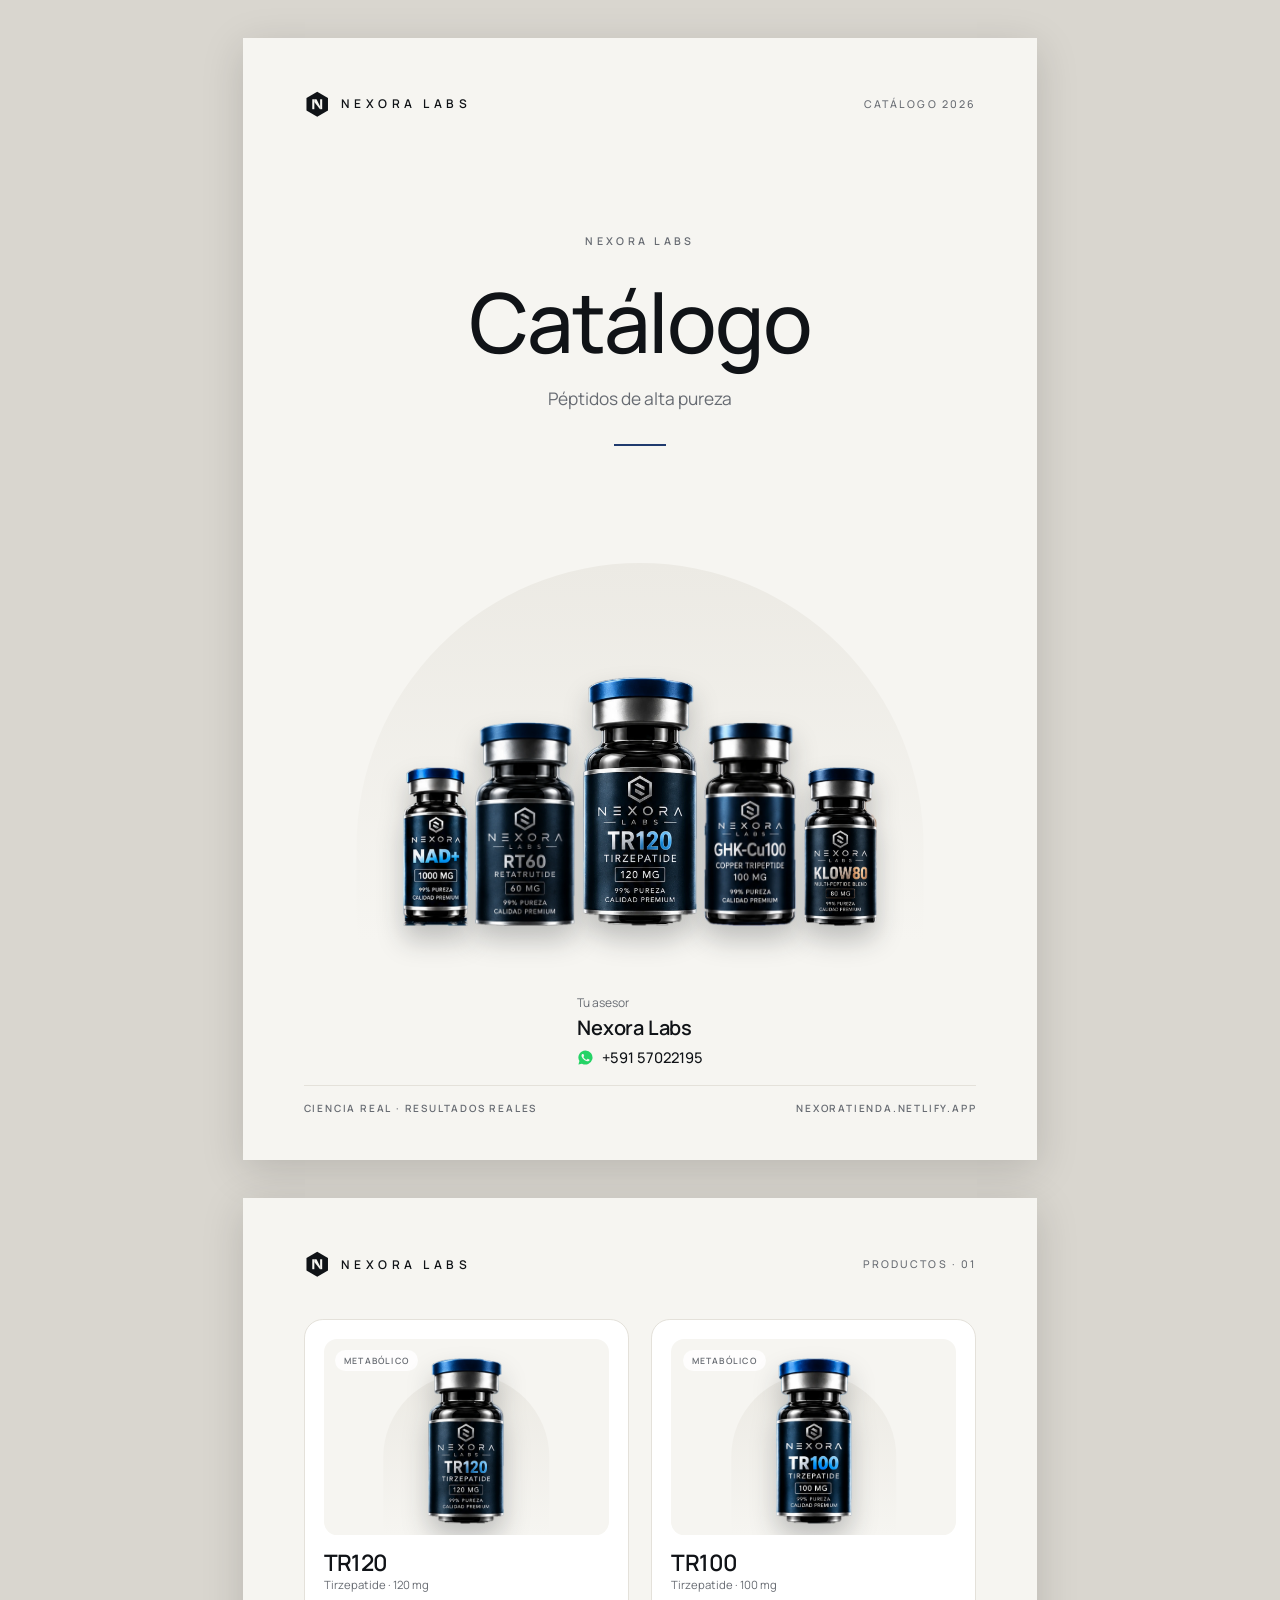
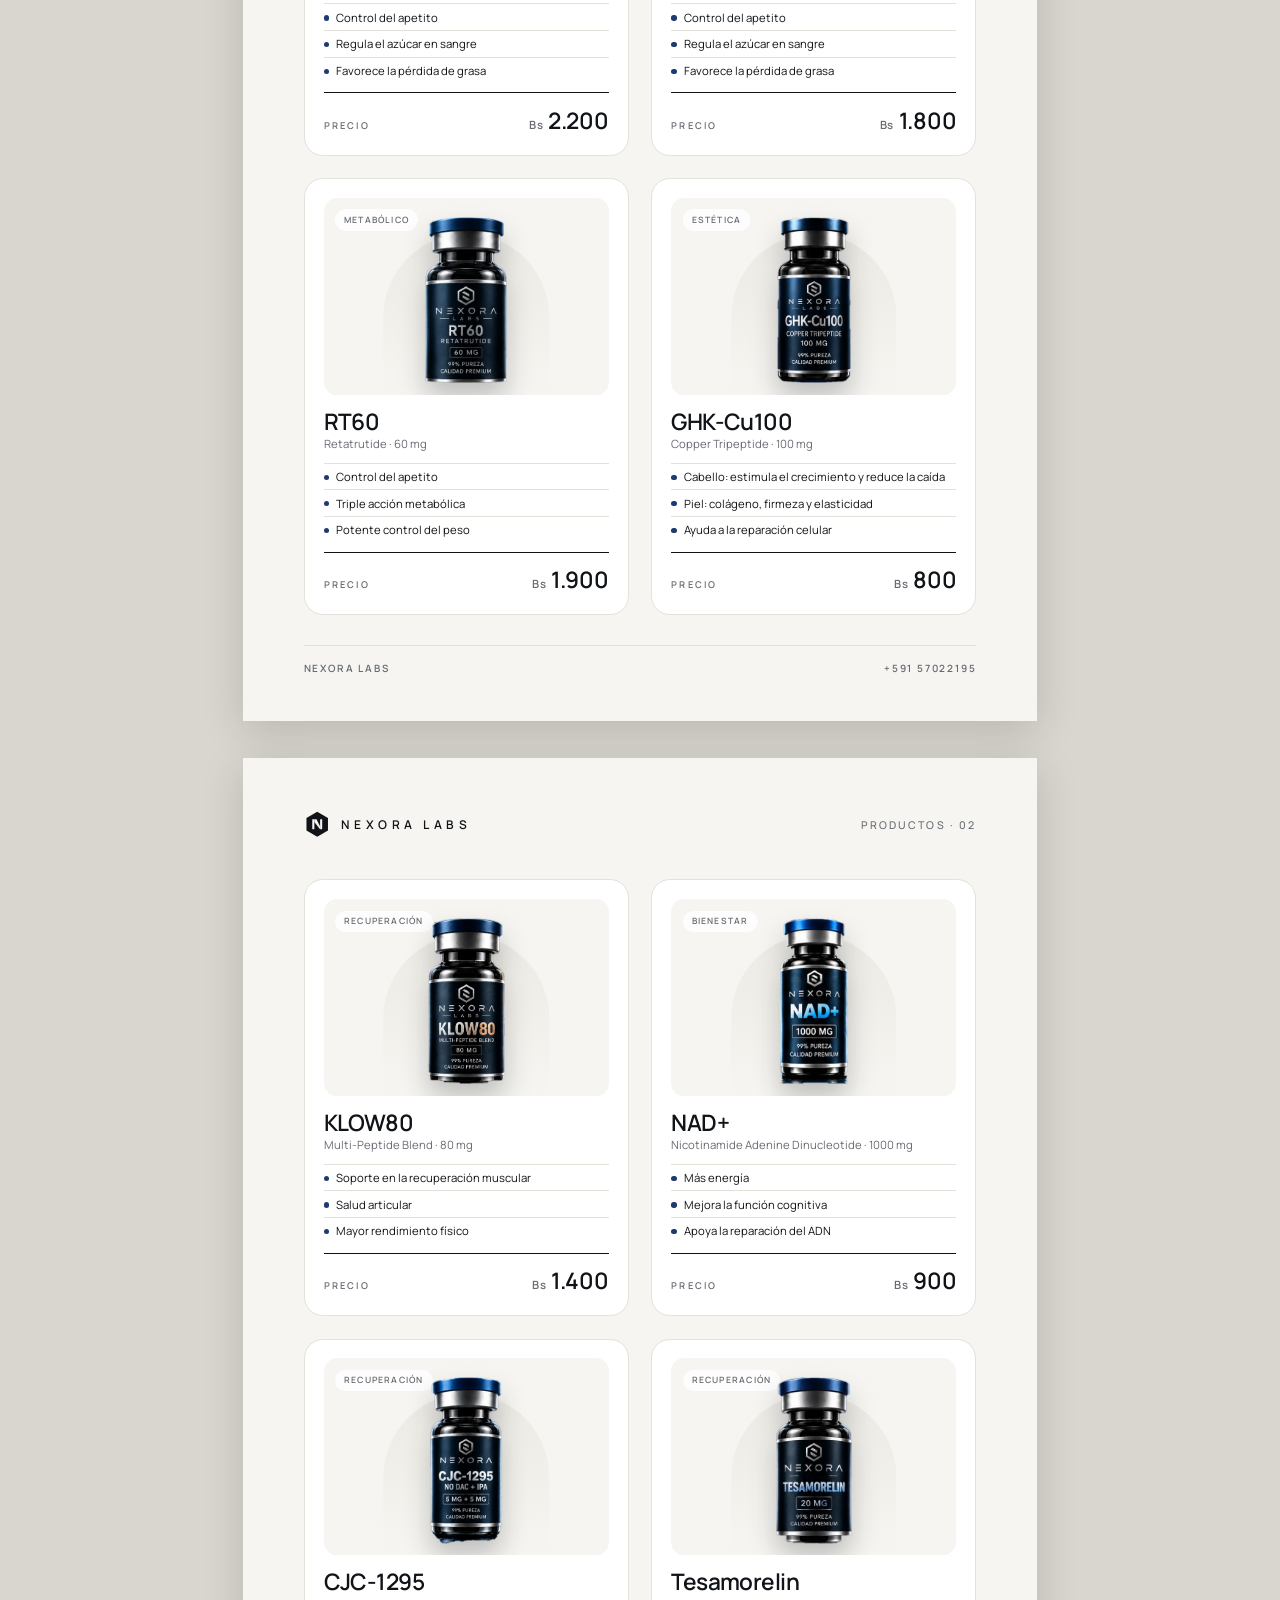
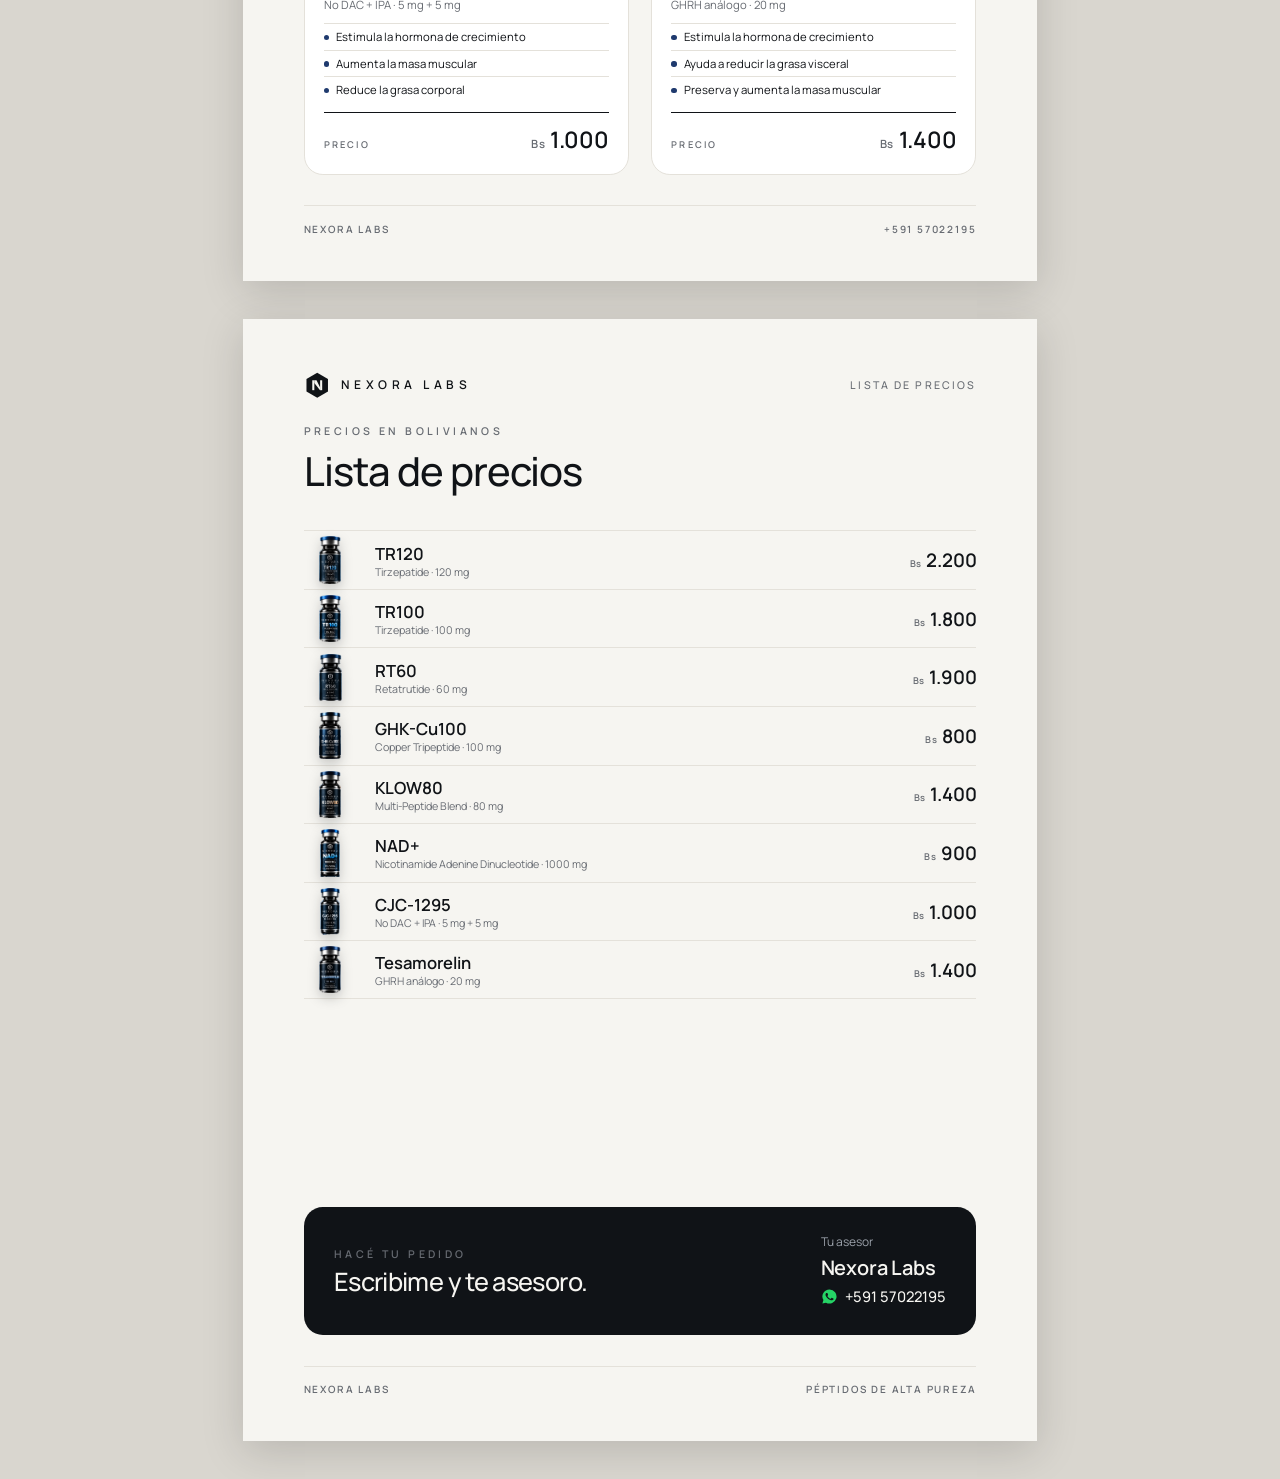
==== marketing/revendedores/plantilla.html @ 557c8478 "PDF para revendedores: catálogo, guía de productos y guía interna Generador que arma, por cada reven" ====
<!doctype html>
<html lang="es">
<head>
<meta charset="utf-8">
<title>Nexora Labs</title>
<link href="https://fonts.googleapis.com/css2?family=Manrope:wght@300;400;500;600;700&display=swap" rel="stylesheet">
<style>
  @page { size: A4; margin: 0; }
  :root{ --bg:#F6F5F1; --surface:#fff; --ink:#101317; --mute:#676B72; --line:#E4E1DA; --arch:#ECEAE4; --accent:#1F3A6E; --wa:#25D366; }
  *{ margin:0; padding:0; box-sizing:border-box; }
  html,body{ background:#d9d6cf; }
  body{ font-family:Manrope, "Avenir Next", sans-serif; color:var(--ink); -webkit-font-smoothing:antialiased;
        -webkit-print-color-adjust:exact; print-color-adjust:exact; }
  .page{ width:210mm; height:297mm; background:var(--bg); position:relative; overflow:hidden; page-break-after:always; margin:0 auto; }
  @media screen{ .page{ margin:10mm auto; box-shadow:0 10px 40px rgba(0,0,0,.15); } }
  .page.dark{ background:var(--ink); color:#F6F5F1; }

  /* marca */
  .brand{ display:flex; align-items:center; gap:3mm; font-weight:600; letter-spacing:.38em; font-size:9pt; }
  .mark{ width:7mm; height:7mm; flex:none; }
  .mark .h{ fill:var(--ink); } .mark .n{ fill:var(--bg); }
  .dark .mark .h{ fill:#F6F5F1; } .dark .mark .n{ fill:var(--ink); }
  .head{ position:absolute; left:16mm; right:16mm; top:14mm; display:flex; justify-content:space-between; align-items:center; }
  .pnum{ font-size:8pt; letter-spacing:.2em; color:var(--mute); font-weight:500; }
  .foot{ position:absolute; left:16mm; right:16mm; bottom:12mm; display:flex; justify-content:space-between; align-items:center;
         font-size:7.5pt; letter-spacing:.18em; text-transform:uppercase; color:var(--mute); font-weight:600; border-top:1px solid var(--line); padding-top:4mm; }
  .dark .foot{ border-color:rgba(255,255,255,.14); color:#9CA2AB; }

  .eyebrow{ font-size:8pt; letter-spacing:.32em; text-transform:uppercase; color:var(--mute); font-weight:600; }
  .dark .eyebrow{ color:#9CA2AB; }
  h1,h2,h3{ font-weight:500; letter-spacing:-.025em; line-height:1.04; }
  em{ font-style:normal; font-weight:300; color:var(--mute); }
  .dark em{ color:#9CA2AB; }
  .price{ font-weight:600; letter-spacing:-.01em; white-space:nowrap; }
  .price small{ font-size:.5em; color:var(--mute); font-weight:600; margin-right:1.2mm; letter-spacing:.06em; }
  .vial{ filter:drop-shadow(0 4mm 3.5mm rgba(16,19,23,.24)); }
  .archbg{ position:absolute; left:50%; transform:translateX(-50%); bottom:0; border-radius:999px 999px 0 0;
           background:linear-gradient(180deg,var(--arch),rgba(236,234,228,0)); }

  /* contacto del revendedor */
  .contact{ display:flex; align-items:center; gap:6mm; }
  .qr{ width:30mm; height:30mm; background:#fff; border-radius:3mm; padding:2mm; flex:none; border:1px solid var(--line); }
  .qr svg{ width:100%; height:100%; display:block; }
  .who{ font-size:9pt; color:var(--mute); }
  .who b{ display:block; font-size:15pt; color:var(--ink); font-weight:600; letter-spacing:-.01em; margin-top:1mm; }
  .who span{ display:inline-flex; align-items:center; gap:2mm; font-size:11pt; color:var(--ink); font-weight:500; margin-top:1.5mm; }
  .who span svg{ width:4.5mm; height:4.5mm; color:var(--wa); }
  .dark .who{ color:#9CA2AB; } .dark .who b, .dark .who span{ color:#F6F5F1; }

  /* ---------- catálogo ---------- */
  .cover h1{ font-size:62pt; }
  .lineup{ position:absolute; left:0; right:0; bottom:62mm; display:flex; justify-content:center; align-items:flex-end; gap:2mm; }
  .grid{ position:absolute; left:16mm; right:16mm; top:32mm; bottom:28mm; display:grid; grid-template-columns:1fr 1fr; grid-template-rows:1fr 1fr; gap:6mm; }
  .card{ background:var(--surface); border:1px solid var(--line); border-radius:5mm; padding:5mm; display:flex; flex-direction:column; overflow:hidden; }
  .card .ph{ position:relative; height:52mm; border-radius:3.5mm; background:var(--bg); display:flex; justify-content:center; align-items:flex-end; overflow:hidden; }
  .card .ph .archbg{ width:58%; height:82%; }
  .card .ph img{ position:relative; height:44mm; margin-bottom:3mm; }
  .card .tag{ position:absolute; top:3mm; left:3mm; font-size:6.5pt; letter-spacing:.14em; text-transform:uppercase; font-weight:600; color:var(--mute); background:rgba(255,255,255,.85); padding:1.2mm 2.4mm; border-radius:99px; }
  .card h3{ font-size:17pt; font-weight:600; margin-top:4mm; }
  .card .sub{ font-size:8.5pt; color:var(--mute); margin-top:.8mm; }
  .card ul{ list-style:none; margin-top:3mm; font-size:8.5pt; }
  .card li{ padding:1.4mm 0; border-top:1px solid var(--line); display:flex; gap:2mm; }
  .card li::before{ content:""; width:1.4mm; height:1.4mm; border-radius:50%; background:var(--accent); margin-top:1.5mm; flex:none; }
  .card .row{ margin-top:auto; padding-top:3mm; border-top:1px solid var(--ink); display:flex; justify-content:space-between; align-items:baseline; }
  .card .row .l{ font-size:7pt; letter-spacing:.24em; color:var(--mute); font-weight:600; }
  .card .row .price{ font-size:17pt; }

  .plist{ position:absolute; left:16mm; right:16mm; top:44mm; }
  .plist .r{ display:grid; grid-template-columns:14mm 1fr auto; align-items:center; gap:5mm; height:15.5mm; border-top:1px solid var(--line); }
  .plist .r:last-child{ border-bottom:1px solid var(--line); }
  .plist img{ height:12.5mm; margin:0 auto; filter:drop-shadow(0 1.5mm 1.5mm rgba(16,19,23,.2)); }
  .plist b{ font-size:12.5pt; font-weight:600; } .plist .s{ font-size:8pt; color:var(--mute); }
  .plist .price{ font-size:14pt; }
  .endbox{ position:absolute; left:16mm; right:16mm; bottom:28mm; background:var(--ink); color:#F6F5F1; border-radius:5mm; padding:7mm 8mm; display:flex; justify-content:space-between; align-items:center; gap:8mm; }
  .endbox h3{ font-size:19pt; }
  .endbox .who{ color:#9CA2AB; } .endbox .who b, .endbox .who span{ color:#F6F5F1; }

  /* ---------- fichas ---------- */
  .ficha .top{ position:absolute; left:0; right:0; top:26mm; height:96mm; display:grid; grid-template-columns:78mm 1fr; }
  .ficha .vis{ position:relative; display:flex; justify-content:center; align-items:flex-end; }
  .ficha .vis .archbg{ width:62mm; height:86mm; }
  .ficha .vis img{ position:relative; height:82mm; margin-bottom:4mm; }
  .ficha .ttl{ padding:6mm 16mm 0 4mm; display:flex; flex-direction:column; justify-content:center; }
  .ficha .ttl h1{ font-size:40pt; font-weight:600; margin-top:3mm; }
  .ficha .ttl .sub{ font-size:11pt; color:var(--mute); margin-top:2mm; }
  .ficha .ttl .tagline{ font-size:11pt; margin-top:6mm; line-height:1.45; }
  .ficha .ttl .price{ font-size:22pt; margin-top:6mm; }
  .ficha .body{ position:absolute; left:16mm; right:16mm; top:130mm; bottom:28mm; display:grid; grid-template-columns:1.15fr 1fr; gap:9mm; }
  .blk + .blk{ margin-top:6mm; }
  .blk h4{ font-size:7.5pt; letter-spacing:.28em; text-transform:uppercase; color:var(--mute); font-weight:600; padding-bottom:2mm; border-bottom:1px solid var(--ink); margin-bottom:2.5mm; }
  .blk p{ font-size:9.5pt; line-height:1.55; }
  .blk ul{ list-style:none; font-size:9.5pt; }
  .blk li{ padding:1.9mm 0; border-bottom:1px solid var(--line); display:flex; gap:2.5mm; }
  .blk li::before{ content:""; width:1.5mm; height:1.5mm; border-radius:50%; background:var(--accent); margin-top:1.8mm; flex:none; }
  .spec{ display:grid; grid-template-columns:auto 1fr; gap:1.6mm 5mm; font-size:9pt; }
  .spec dt{ color:var(--mute); } .spec dd{ font-weight:500; }
  .labbox{ background:var(--surface); border:1px solid var(--line); border-radius:3.5mm; padding:4mm; }
  .labbox .q{ font-size:8pt; color:var(--mute); }
  .labbox ul li{ border-bottom:0; padding:.8mm 0; font-size:9pt; }
  .ficha .cta{ position:absolute; left:16mm; right:16mm; bottom:24mm; }

  /* ---------- guía ---------- */
  .gbody{ position:absolute; left:16mm; right:16mm; top:32mm; bottom:28mm; }
  .gbody h2{ font-size:28pt; margin:3mm 0 7mm; }
  .steps{ display:grid; gap:4mm; }
  .step{ display:grid; grid-template-columns:12mm 1fr; gap:3mm; padding:4.5mm 0; border-top:1px solid var(--line); }
  .step .n{ font-size:8pt; font-weight:600; color:var(--mute); letter-spacing:.14em; padding-top:1mm; }
  .step b{ font-size:12pt; font-weight:600; } .step p{ font-size:9.5pt; color:var(--mute); margin-top:1mm; line-height:1.5; }
  .fill{ display:inline-block; min-width:40mm; border-bottom:1px dashed var(--mute); color:var(--accent); font-weight:600; }
  .two{ display:grid; grid-template-columns:1fr 1fr; gap:8mm; }
  .yes h4{ color:#1B7A3E; border-color:#1B7A3E; } .no h4{ color:#A3281F; border-color:#A3281F; }
  .yes li::before{ background:#1B7A3E; } .no li::before{ background:#A3281F; }
  .msg{ background:var(--surface); border:1px solid var(--line); border-radius:3.5mm; padding:4mm 5mm; font-size:9.3pt; line-height:1.55; white-space:pre-line; }
  .msg + .msg{ margin-top:4mm; }
  .msg .t{ display:block; font-size:7.5pt; letter-spacing:.2em; text-transform:uppercase; color:var(--mute); font-weight:600; margin-bottom:1.5mm; white-space:normal; }
  table.sum{ width:100%; border-collapse:collapse; font-size:9pt; }
  table.sum th{ text-align:left; font-size:7pt; letter-spacing:.22em; text-transform:uppercase; color:var(--mute); font-weight:600; padding:2mm 0; border-bottom:1px solid var(--ink); }
  table.sum td{ padding:2.6mm 2mm 2.6mm 0; border-bottom:1px solid var(--line); vertical-align:top; }
  table.sum td b{ font-weight:600; }
  .legal{ font-size:8pt; color:var(--mute); line-height:1.5; }

  /* ---------- ajustes de legibilidad (se lee en el celular) ---------- */
  .plist{ top:56mm; }
  .fcover-list{ top:134mm !important; }
  .fcover-list > div{ padding:2.6mm 0 !important; }
  .ficha .top{ height:108mm; }
  .ficha .vis .archbg{ width:68mm; height:98mm; }
  .ficha .vis img{ height:94mm; }
  .ficha .ttl h1{ font-size:46pt; }
  .ficha .ttl .sub{ font-size:12.5pt; }
  .ficha .ttl .tagline{ font-size:12.5pt; }
  .ficha .ttl .price{ font-size:28pt; }
  .ficha .body{ top:144mm; }
  .blk + .blk{ margin-top:7mm; }
  .blk h4{ font-size:8.5pt; }
  .blk p, .blk ul{ font-size:11pt; }
  .blk li{ padding:2.3mm 0; }
  .blk li::before{ margin-top:2.2mm; }
  .spec{ font-size:10.5pt; }
  .labbox .q{ font-size:9pt; } .labbox ul li{ font-size:10.5pt; padding:1mm 0; }
  .gbody h2{ font-size:32pt; }
  .step{ padding:6mm 0; } .step b{ font-size:14pt; } .step p{ font-size:11pt; }
  .two .blk + .blk{ margin-top:0; }
  table.sum{ font-size:10.5pt; table-layout:fixed; }
  table.sum th{ font-size:7.5pt; }
  table.sum th:nth-child(1){ width:30%; } table.sum th:nth-child(2){ width:20%; } table.sum th:nth-child(4){ width:16%; }
  .msg{ font-size:11pt; }
  .msg + .msg{ margin-top:5mm; }
</style>
</head>
<body>
<script src="../../js/productos.js"></script>
<script src="fichas.js"></script>
<!--RESELLER-->
<script>
/* Datos del revendedor (los inyecta generar.py). Valores por defecto: Nexora. */
const R = window.RESELLER || { nombre:"Nexora Labs", telefono:"+591 57022195", qr:"" };
const DOC = window.DOC || new URLSearchParams(location.search).get("doc") || "catalogo";

const MARK = '<svg class="mark" viewBox="0 0 64 64"><path class="h" d="M32 2 58 17v30L32 62 6 47V17Z"/><g class="n"><rect x="20" y="20" width="5" height="24"/><rect x="39" y="20" width="5" height="24"/><path d="M25 20h5.2l8.8 17.5V44h-.2L25 26.5Z"/></g></svg>';
const WAICON = '<svg viewBox="0 0 24 24" fill="currentColor"><path d="M12 2a10 10 0 0 0-8.6 15.1L2 22l5-1.3A10 10 0 1 0 12 2Zm5.3 14.1c-.2.6-1.3 1.2-1.8 1.2-.5.1-1 .2-3.3-.7-2.8-1.1-4.6-4-4.7-4.2-.1-.2-1.1-1.5-1.1-2.9s.7-2 1-2.3c.2-.3.5-.3.7-.3h.5c.2 0 .4 0 .6.5l.8 2c.1.2.1.4 0 .5l-.4.6-.4.4c-.1.2-.3.3-.1.6.2.3.8 1.3 1.7 2.1 1.2 1 2.1 1.3 2.4 1.5.3.1.5.1.6-.1l.9-1c.2-.3.4-.2.6-.1l1.9.9c.3.1.5.2.5.3.1.2.1.8-.2 1.4Z"/></svg>';
const fmt = n => String(n).replace(/\B(?=(\d{3})+(?!\d))/g, ".");
const bs = n => `<small>Bs</small>${fmt(n)}`;
const IMG = p => `../../assets/productos/${p.img}`;
const brand = (txt="NEXORA LABS") => `<div class="brand">${MARK}${txt}</div>`;
const head = (right="") => `<div class="head">${brand()}<span class="pnum">${right}</span></div>`;
const foot = (l, r) => `<div class="foot"><span>${l}</span><span>${r}</span></div>`;
const who = (label="Pedidos y consultas") => `<div class="who">${label}<b>${R.nombre}</b><span>${WAICON}${R.telefono}</span></div>`;
const contact = (label) => `<div class="contact">${R.qr ? `<div class="qr">${R.qr}</div>` : ""}${who(label)}</div>`;
const pages = [];

/* ================= CATÁLOGO ================= */
function catalogo(){
  const lineup = ["nad","rt60","tr120","ghk100","klow80"].map(id => PRODUCTS.find(p => p.id === id)).filter(Boolean);
  const hs = [42, 54, 66, 54, 42];
  pages.push(`<section class="page cover">
    ${head("CATÁLOGO 2026")}
    <div style="position:absolute;left:16mm;right:16mm;top:52mm;text-align:center">
      <div class="eyebrow">Nexora Labs</div>
      <h1 style="margin-top:8mm">Catálogo</h1>
      <p style="font-size:13pt;color:var(--mute);margin-top:6mm">Péptidos de alta pureza</p>
      <div style="width:14mm;height:.6mm;background:var(--accent);margin:9mm auto 0"></div>
    </div>
    <div class="archbg" style="width:150mm;height:100mm;bottom:58mm"></div>
    <div class="lineup">${lineup.map((p,i)=>`<img class="vial" src="${IMG(p)}" style="height:${hs[i]}mm">`).join("")}</div>
    <div style="position:absolute;left:16mm;right:16mm;bottom:24mm;display:flex;justify-content:center">${contact("Tu asesor")}</div>
    ${foot("Ciencia real · Resultados reales", "nexoratienda.netlify.app")}
  </section>`);

  for (let i = 0; i < PRODUCTS.length; i += 4) {
    const chunk = PRODUCTS.slice(i, i + 4);
    pages.push(`<section class="page">
      ${head(`PRODUCTOS · ${String(i/4+1).padStart(2,"0")}`)}
      <div class="grid">${chunk.map(p => `
        <div class="card">
          <div class="ph"><span class="tag">${CATS[p.cat]}</span><div class="archbg"></div><img class="vial" src="${IMG(p)}"></div>
          <h3>${p.name}</h3><div class="sub">${p.sub} · ${p.mg}</div>
          <ul>${p.b.slice(0,3).map(x=>`<li>${x}</li>`).join("")}</ul>
          <div class="row"><span class="l">PRECIO</span><span class="price">${bs(p.price)}</span></div>
        </div>`).join("")}</div>
      ${foot(R.nombre, R.telefono)}
    </section>`);
  }

  pages.push(`<section class="page">
    ${head("LISTA DE PRECIOS")}
    <div style="position:absolute;left:16mm;top:28mm"><div class="eyebrow">Precios en bolivianos</div><h2 style="font-size:30pt;margin-top:3mm">Lista de precios</h2></div>
    <div class="plist">${PRODUCTS.map(p => `
      <div class="r"><img src="${IMG(p)}"><div><b>${p.name}</b><div class="s">${p.sub} · ${p.mg}</div></div><span class="price">${bs(p.price)}</span></div>`).join("")}</div>
    <div class="endbox"><div><div class="eyebrow">Hacé tu pedido</div><h3 style="margin-top:2mm">Escribime y te asesoro.</h3></div>${contact("Tu asesor")}</div>
    ${foot("Nexora Labs", "Péptidos de alta pureza")}
  </section>`);
}

/* ================= FICHAS ================= */
function fichas(){
  pages.push(`<section class="page dark">
    ${head("GUÍA DE PRODUCTOS")}
    <div style="position:absolute;left:16mm;right:16mm;top:42mm">
      <div class="eyebrow">Nexora Labs</div>
      <h1 style="font-size:52pt;margin-top:8mm">Conocé cada <em>producto.</em></h1>
      <p style="font-size:12pt;color:#B5BAC1;margin-top:8mm;max-width:120mm;line-height:1.5">Qué es cada péptido, para qué se usa, sus beneficios y su presentación.</p>
    </div>
    <div class="fcover-list" style="position:absolute;left:16mm;right:16mm;top:150mm">
      ${PRODUCTS.map((p,i)=>`<div style="display:flex;justify-content:space-between;padding:3.2mm 0;border-top:1px solid rgba(255,255,255,.14);font-size:11pt"><span><span style="color:#9CA2AB;font-size:8pt;letter-spacing:.14em;margin-right:6mm">${String(i+1).padStart(2,"0")}</span>${p.name}</span><span style="color:#9CA2AB">${p.sub} · ${p.mg}</span></div>`).join("")}
    </div>
    <div style="position:absolute;left:16mm;bottom:26mm">${contact("Tu asesor")}</div>
    ${foot("Ciencia real · Resultados reales", R.nombre)}
  </section>`);

  PRODUCTS.forEach((p, i) => {
    const f = FICHAS[p.id] || {};
    pages.push(`<section class="page ficha">
      ${head(`${String(i+1).padStart(2,"0")} / ${String(PRODUCTS.length).padStart(2,"0")}`)}
      <div class="top">
        <div class="vis"><div class="archbg"></div><img class="vial" src="${IMG(p)}"></div>
        <div class="ttl">
          <div class="eyebrow">${CATS[p.cat]}</div>
          <h1>${p.name}</h1>
          <div class="sub">${p.sub} · ${p.mg}</div>
          <p class="tagline">${p.tag}</p>
          <div class="price">${bs(p.price)}</div>
        </div>
      </div>
      <div class="body">
        <div>
          <div class="blk"><h4>Qué es</h4><p>${f.que || ""}</p></div>
          <div class="blk"><h4>Beneficios</h4><ul>${p.b.map(x=>`<li>${x}</li>`).join("")}</ul></div>
        </div>
        <div>
          <div class="blk"><h4>Presentación</h4><dl class="spec">
            <dt>Contenido</dt><dd>${p.mg}</dd>
            <dt>Formato</dt><dd>Polvo liofilizado</dd>
            <dt>Envase</dt><dd>${f.vial || "—"}</dd>
          </dl></div>
          <div class="blk"><h4>Conservación</h4><p>Refrigerado entre 2 y 8 °C. No congelar. Proteger de la luz. Mantener el frasco bien cerrado.</p></div>
          ${f.lab ? `<div class="blk"><h4>Análisis de laboratorio</h4><div class="labbox"><div class="q">${f.lab.quien}</div><ul>${f.lab.datos.map(x=>`<li>${x}</li>`).join("")}</ul></div></div>` : ""}
          <div class="blk">${contact("Consultas y pedidos")}</div>
        </div>
      </div>
      ${foot("Información orientativa · Consultá a un profesional de la salud", "Nexora Labs")}
    </section>`);
  });

  pages.push(`<section class="page">
    ${head("IMPORTANTE")}
    <div class="gbody">
      <div class="eyebrow">Antes de usar cualquier producto</div>
      <h2>Información <em>importante.</em></h2>
      <div class="blk"><p>La información de esta guía es orientativa y general. No reemplaza la consulta con un profesional de la salud, que es quien puede indicar si un producto es adecuado para vos.</p></div>
      <div class="blk"><h4>Recomendaciones</h4><ul>
        <li>Consultá a tu médico antes de comenzar, especialmente si tenés alguna condición de salud, tomás medicación, estás embarazada o en período de lactancia.</li>
        <li>Respetá siempre las indicaciones de conservación del envase.</li>
        <li>No uses un producto si el frasco llegó abierto, dañado o vencido.</li>
        <li>Mantener fuera del alcance de niños.</li>
      </ul></div>
      <div class="blk" style="margin-top:14mm">${contact("¿Dudas? Escribime")}</div>
    </div>
    ${foot("Nexora Labs", "nexoratienda.netlify.app")}
  </section>`);
}

/* ================= GUÍA DEL REVENDEDOR ================= */
function guia(){
  pages.push(`<section class="page dark">
    ${head("USO INTERNO")}
    <div style="position:absolute;left:16mm;right:16mm;top:80mm">
      <div class="eyebrow">Nexora Labs</div>
      <h1 style="font-size:50pt;margin-top:8mm">Guía para <em>revendedores.</em></h1>
      <p style="font-size:12pt;color:#B5BAC1;margin-top:8mm;max-width:130mm;line-height:1.5">Cómo trabajar con Nexora, cómo presentar los productos y qué decir (y qué no) a tus clientes.</p>
    </div>
    ${foot("Documento interno · No compartir con clientes", "Nexora Labs")}
  </section>`);

  pages.push(`<section class="page">
    ${head("01 · CÓMO FUNCIONA")}
    <div class="gbody">
      <div class="eyebrow">Paso a paso</div><h2>Cómo <em>funciona.</em></h2>
      <div class="steps">
        <div class="step"><span class="n">01</span><div><b>Compartí tu catálogo</b><p>Mandá el PDF "Catálogo" con tu nombre y tu WhatsApp a tus contactos. Si alguien quiere saber más de un producto, mandale el PDF "Guía de productos".</p></div></div>
        <div class="step"><span class="n">02</span><div><b>Respondé y asesorá</b><p>Contestá rápido y con honestidad. Si no sabés algo, consultanos antes de responder.</p></div></div>
        <div class="step"><span class="n">03</span><div><b>Tomá el pedido</b><p>Anotá producto, cantidad, nombre del cliente y zona. Confirmá el total con los precios del catálogo.</p></div></div>
        <div class="step"><span class="n">04</span><div><b>Pasanos el pedido</b><p>Envialo al WhatsApp de Nexora (+591 57022195) con el formato de la página 04.</p></div></div>
        <div class="step"><span class="n">05</span><div><b>Entrega y cobro</b><p>Se coordina según tus condiciones (página 02).</p></div></div>
      </div>
    </div>
    ${foot("Guía para revendedores", "Uso interno")}
  </section>`);

  pages.push(`<section class="page">
    ${head("02 · TUS CONDICIONES")}
    <div class="gbody">
      <div class="eyebrow">A completar con Nexora</div><h2>Tus <em>condiciones.</em></h2>
      <div class="steps">
        <div class="step"><span class="n">A</span><div><b>Precio al cliente</b><p>Siempre el del catálogo. Es el mismo precio de la web: así el cliente confía y no hay diferencias entre revendedores.</p></div></div>
        <div class="step"><span class="n">B</span><div><b>Tu ganancia</b><p>Comisión o precio de compra: <span class="fill">&nbsp;</span></p></div></div>
        <div class="step"><span class="n">C</span><div><b>Cómo cobrás</b><p><span class="fill" style="min-width:120mm">&nbsp;</span></p></div></div>
        <div class="step"><span class="n">D</span><div><b>Cómo se entrega</b><p><span class="fill" style="min-width:120mm">&nbsp;</span></p></div></div>
        <div class="step"><span class="n">E</span><div><b>Cuándo cobrás tu ganancia</b><p><span class="fill" style="min-width:120mm">&nbsp;</span></p></div></div>
      </div>
    </div>
    ${foot("Guía para revendedores", "Uso interno")}
  </section>`);

  pages.push(`<section class="page">
    ${head("03 · LOS PRODUCTOS")}
    <div class="gbody">
      <div class="eyebrow">Resumen rápido</div><h2>Los <em>productos.</em></h2>
      <table class="sum"><thead><tr><th>Producto</th><th>Presentación</th><th>En pocas palabras</th><th style="text-align:right">Precio</th></tr></thead><tbody>
      ${PRODUCTS.map(p=>`<tr><td><b>${p.name}</b><br><span style="color:var(--mute)">${p.sub}</span></td><td>${p.mg}<br><span style="color:var(--mute)">${(FICHAS[p.id]||{}).vial||""}</span></td><td>${p.b.slice(0,2).join(" · ")}</td><td style="text-align:right" class="price">Bs ${fmt(p.price)}</td></tr>`).join("")}
      </tbody></table>
    </div>
    ${foot("Guía para revendedores", "Uso interno")}
  </section>`);

  pages.push(`<section class="page">
    ${head("04 · QUÉ DECIR")}
    <div class="gbody">
      <div class="eyebrow">Para cuidar a tus clientes y a la marca</div><h2>Qué decir <em>y qué no.</em></h2>
      <div class="two">
        <div class="blk yes"><h4>Sí</h4><ul>
          <li>Contar qué es cada producto y sus beneficios, como figuran en la Guía de productos.</li>
          <li>Recomendar siempre consultar con un profesional de la salud.</li>
          <li>Dar los precios del catálogo.</li>
          <li>Explicar la conservación: frío, sin congelar, lejos de la luz.</li>
          <li>Si no sabés una respuesta, decir "lo consulto y te confirmo".</li>
        </ul></div>
        <div class="blk no"><h4>No</h4><ul>
          <li>Indicar dosis ni cómo aplicar un producto.</li>
          <li>Prometer resultados ("vas a bajar X kilos", "te cura").</li>
          <li>Decir "es 100% seguro" o "no tiene efectos".</li>
          <li>Cambiar los precios del catálogo.</li>
          <li>Publicar los productos con precio en Facebook, Instagram o Marketplace: pueden bloquearte la cuenta.</li>
        </ul></div>
      </div>
      <div class="blk" style="margin-top:9mm"><h4>Formato para pasarnos un pedido</h4>
        <div class="msg">PEDIDO — [tu nombre]
Cliente: [nombre]
Zona: [barrio / zona]
• [cantidad] × [producto]
• [cantidad] × [producto]
Total: Bs [total]</div></div>
    </div>
    ${foot("Guía para revendedores", "Uso interno")}
  </section>`);

  pages.push(`<section class="page">
    ${head("05 · MENSAJES LISTOS")}
    <div class="gbody">
      <div class="eyebrow">Copiar y pegar en WhatsApp</div><h2>Mensajes <em>listos.</em></h2>
      <div class="msg"><span class="t">Para presentar el catálogo</span>Hola! 👋 Te comparto el catálogo de Nexora Labs, péptidos de alta pureza. Cualquier consulta escribime y te asesoro. 🙌</div>
      <div class="msg"><span class="t">Cuando preguntan por un producto</span>¡Buenísimo! Te paso la ficha del producto con todo el detalle: qué es, para qué sirve y cómo se conserva. Siempre te recomiendo consultarlo con un profesional de la salud. ¿Querés que te lo reserve?</div>
      <div class="msg"><span class="t">Para confirmar un pedido</span>Perfecto, te confirmo tu pedido:
• [cantidad] × [producto]
Total: Bs [total]
¿Me pasás tu nombre y tu zona para coordinar la entrega? 📦</div>
      <div class="msg"><span class="t">Seguimiento (una semana después)</span>Hola [nombre]! ¿Cómo te fue con tu pedido? Cualquier cosa que necesites, acá estoy. 😊</div>
    </div>
    ${foot("Guía para revendedores", "Uso interno")}
  </section>`);
}

({catalogo, fichas, guia})[DOC]();
document.body.insertAdjacentHTML("beforeend", pages.join(""));
</script>
</body>
</html>
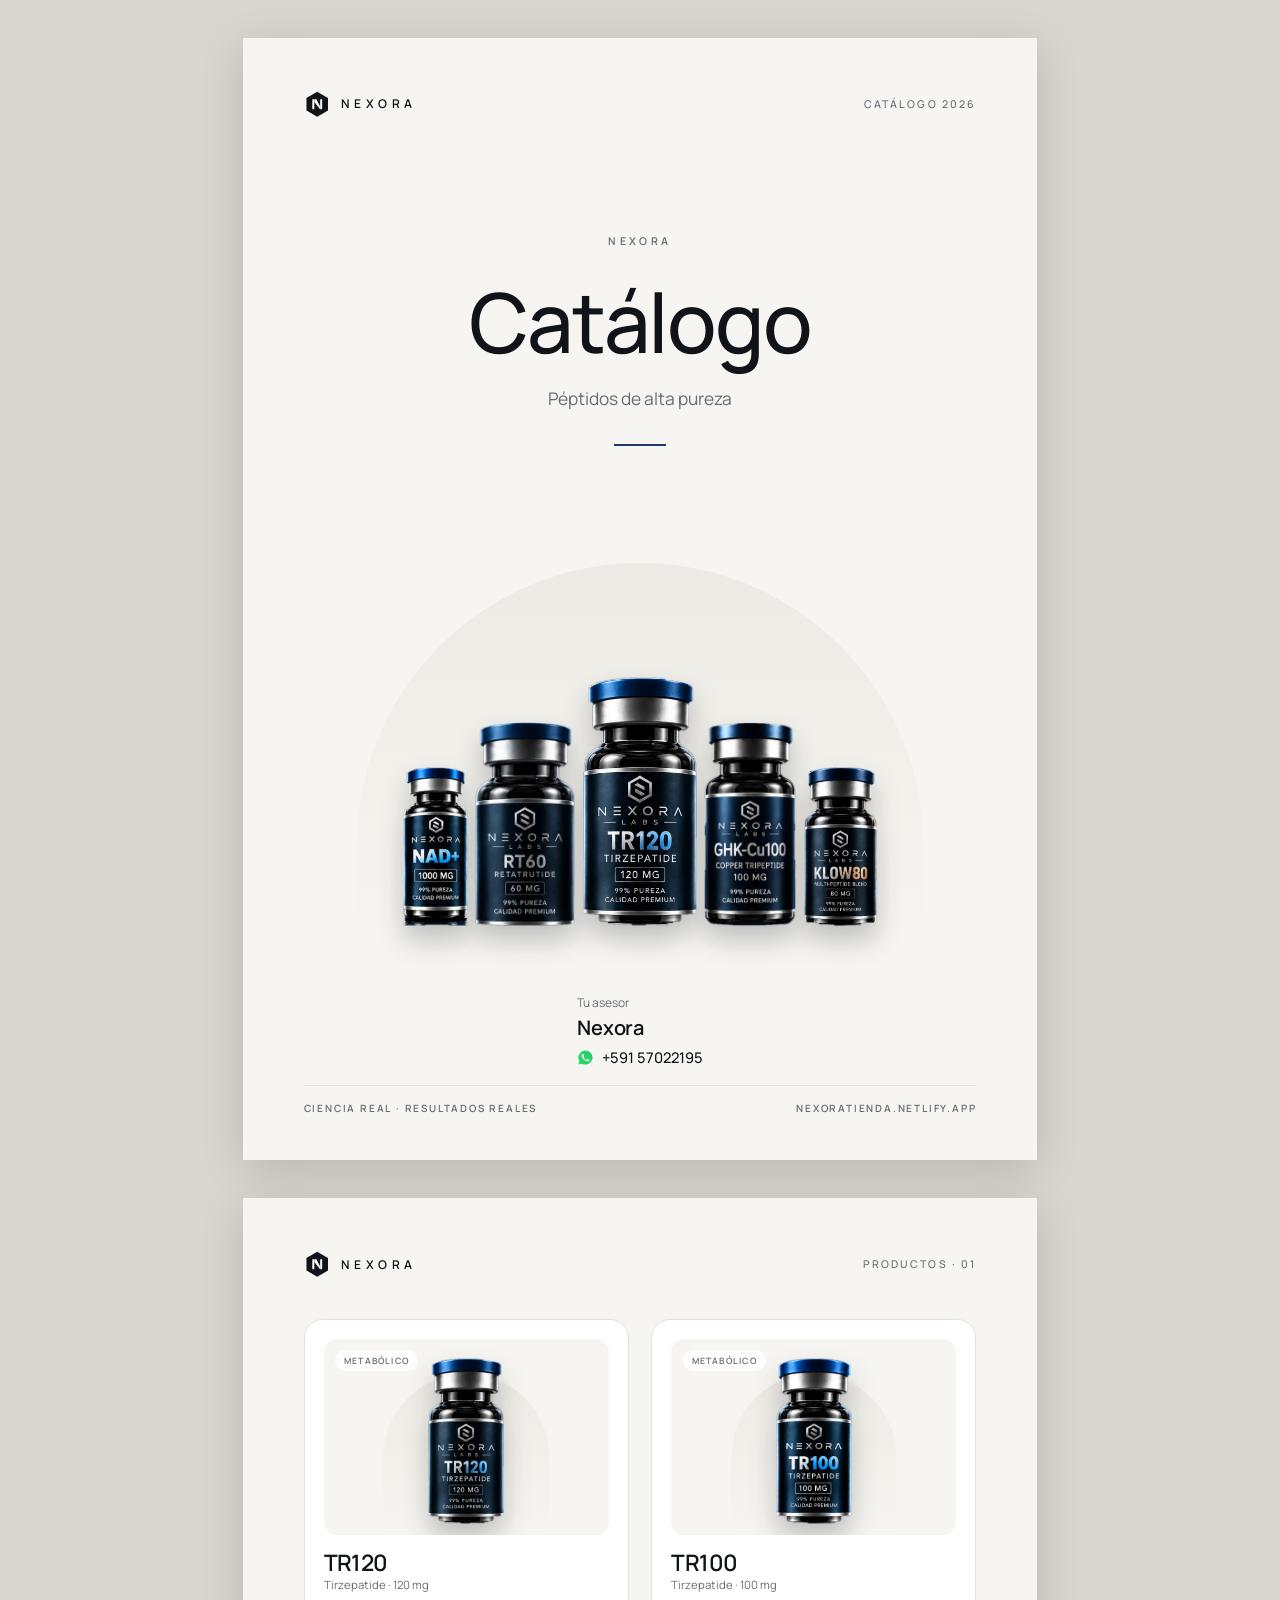
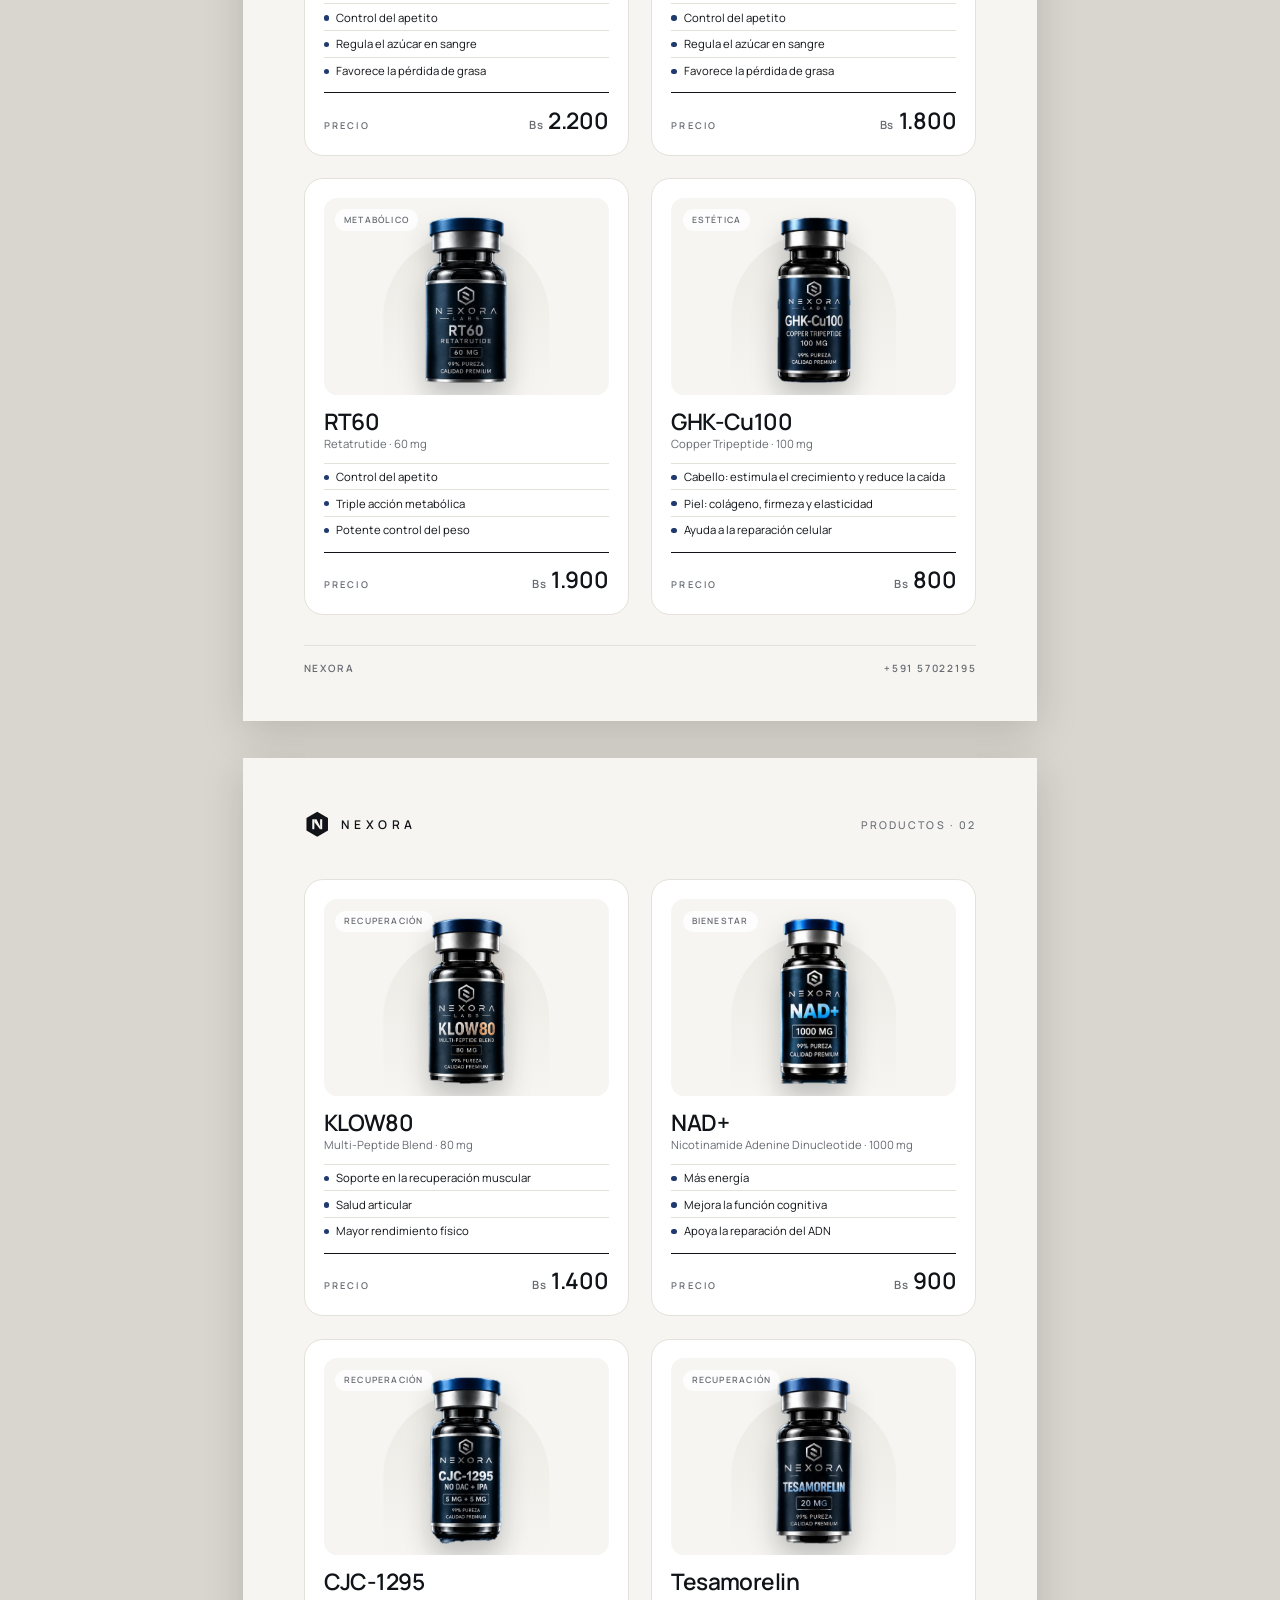
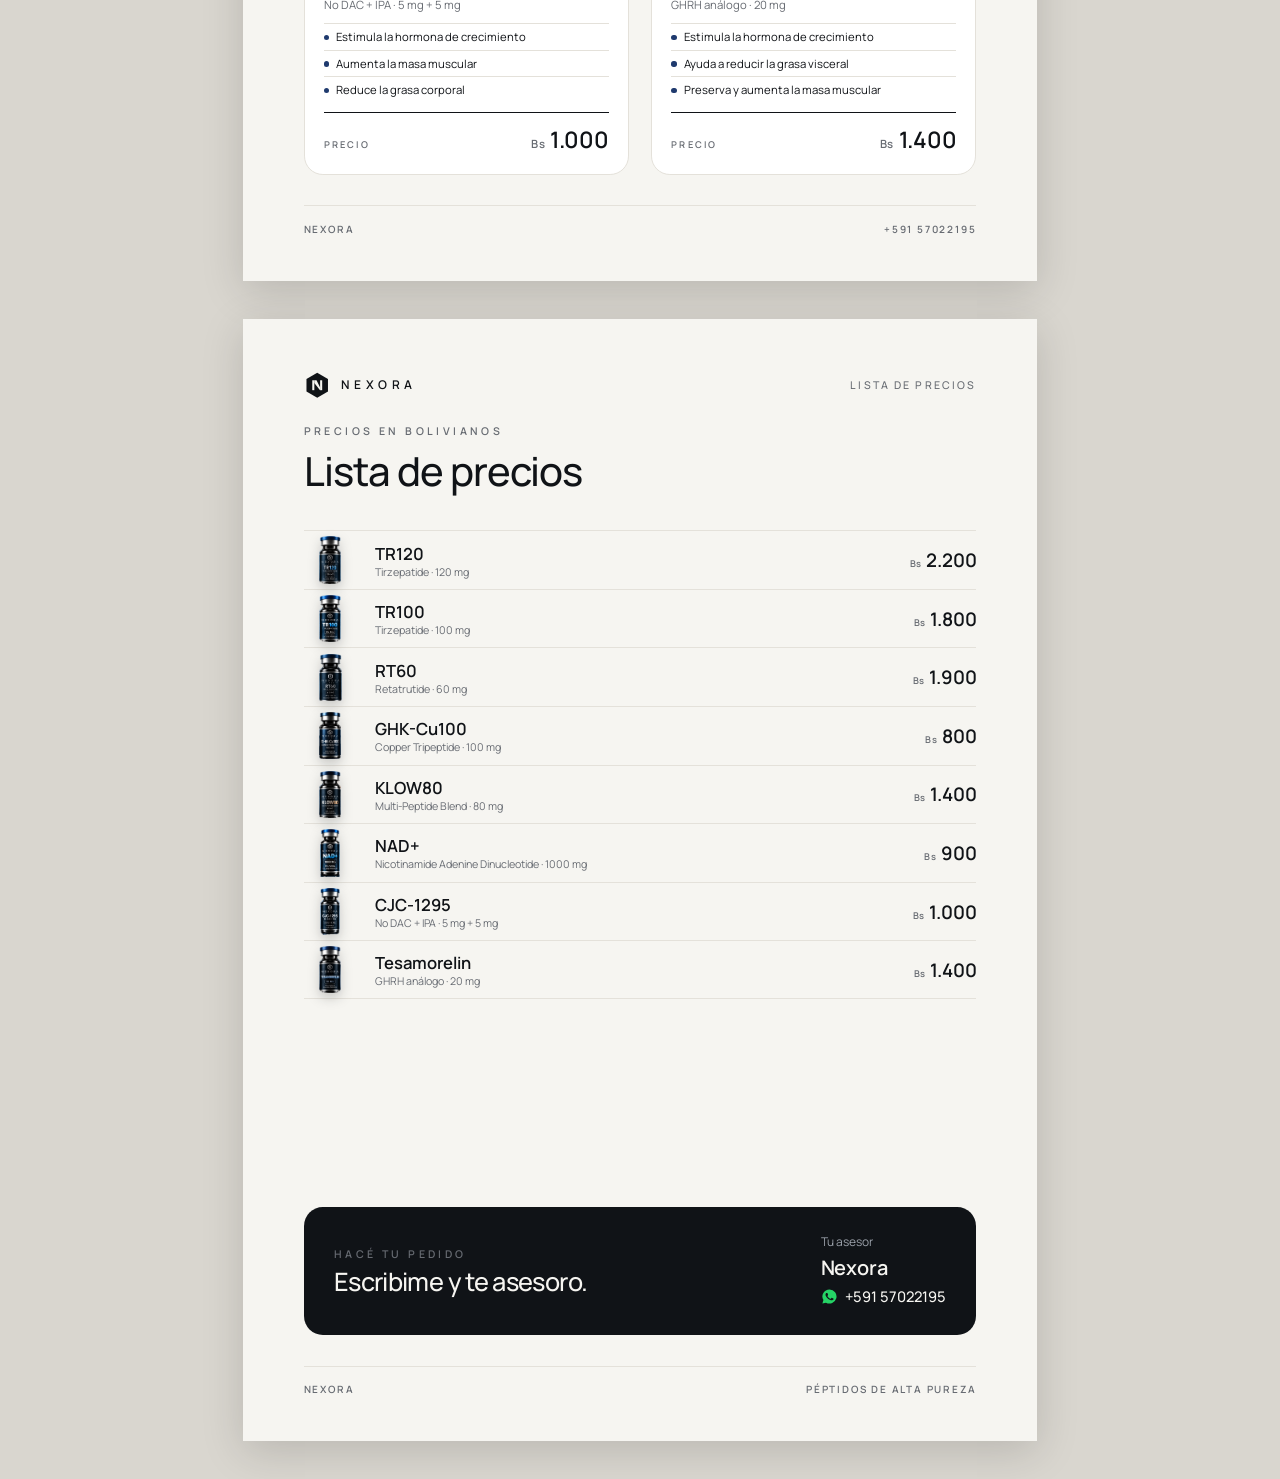
==== commit 6ae1b229: "Marca 'Nexora' sin 'Labs' y PDF para María Ugarte - Se reemplaza 'Nexora Labs' por 'Nexora' en la we" ====
--- a/marketing/revendedores/plantilla.html
+++ b/marketing/revendedores/plantilla.html
@@ -2,7 +2,7 @@
 <html lang="es">
 <head>
 <meta charset="utf-8">
-<title>Nexora Labs</title>
+<title>Nexora</title>
 <link href="https://fonts.googleapis.com/css2?family=Manrope:wght@300;400;500;600;700&display=swap" rel="stylesheet">
 <style>
   @page { size: A4; margin: 0; }
@@ -146,6 +146,13 @@
   table.sum th:nth-child(1){ width:30%; } table.sum th:nth-child(2){ width:20%; } table.sum th:nth-child(4){ width:16%; }
   .msg{ font-size:11pt; }
   .msg + .msg{ margin-top:5mm; }
+  /* fichas: contacto más compacto para que no choque con el pie */
+  .ficha .body .blk + .blk{ margin-top:5mm; }
+  .ficha .qr{ width:22mm; height:22mm; padding:1.5mm; }
+  .ficha .who b{ font-size:13pt; } .ficha .who span{ font-size:10pt; }
+  .ficha .body{ bottom:24mm; }
+  .ficha .labbox ul{ display:grid; grid-template-columns:1fr 1fr; column-gap:4mm; }
+  .ficha .labbox ul li{ font-size:9.3pt; white-space:nowrap; }
 </style>
 </head>
 <body>
@@ -154,7 +161,7 @@
 <!--RESELLER-->
 <script>
 /* Datos del revendedor (los inyecta generar.py). Valores por defecto: Nexora. */
-const R = window.RESELLER || { nombre:"Nexora Labs", telefono:"+591 57022195", qr:"" };
+const R = window.RESELLER || { nombre:"Nexora", telefono:"+591 57022195", qr:"" };
 const DOC = window.DOC || new URLSearchParams(location.search).get("doc") || "catalogo";
 
 const MARK = '<svg class="mark" viewBox="0 0 64 64"><path class="h" d="M32 2 58 17v30L32 62 6 47V17Z"/><g class="n"><rect x="20" y="20" width="5" height="24"/><rect x="39" y="20" width="5" height="24"/><path d="M25 20h5.2l8.8 17.5V44h-.2L25 26.5Z"/></g></svg>';
@@ -162,7 +169,7 @@
 const fmt = n => String(n).replace(/\B(?=(\d{3})+(?!\d))/g, ".");
 const bs = n => `<small>Bs</small>${fmt(n)}`;
 const IMG = p => `../../assets/productos/${p.img}`;
-const brand = (txt="NEXORA LABS") => `<div class="brand">${MARK}${txt}</div>`;
+const brand = (txt="NEXORA") => `<div class="brand">${MARK}${txt}</div>`;
 const head = (right="") => `<div class="head">${brand()}<span class="pnum">${right}</span></div>`;
 const foot = (l, r) => `<div class="foot"><span>${l}</span><span>${r}</span></div>`;
 const who = (label="Pedidos y consultas") => `<div class="who">${label}<b>${R.nombre}</b><span>${WAICON}${R.telefono}</span></div>`;
@@ -176,7 +183,7 @@
   pages.push(`<section class="page cover">
     ${head("CATÁLOGO 2026")}
     <div style="position:absolute;left:16mm;right:16mm;top:52mm;text-align:center">
-      <div class="eyebrow">Nexora Labs</div>
+      <div class="eyebrow">Nexora</div>
       <h1 style="margin-top:8mm">Catálogo</h1>
       <p style="font-size:13pt;color:var(--mute);margin-top:6mm">Péptidos de alta pureza</p>
       <div style="width:14mm;height:.6mm;background:var(--accent);margin:9mm auto 0"></div>
@@ -208,7 +215,7 @@
     <div class="plist">${PRODUCTS.map(p => `
       <div class="r"><img src="${IMG(p)}"><div><b>${p.name}</b><div class="s">${p.sub} · ${p.mg}</div></div><span class="price">${bs(p.price)}</span></div>`).join("")}</div>
     <div class="endbox"><div><div class="eyebrow">Hacé tu pedido</div><h3 style="margin-top:2mm">Escribime y te asesoro.</h3></div>${contact("Tu asesor")}</div>
-    ${foot("Nexora Labs", "Péptidos de alta pureza")}
+    ${foot("Nexora", "Péptidos de alta pureza")}
   </section>`);
 }
 
@@ -217,7 +224,7 @@
   pages.push(`<section class="page dark">
     ${head("GUÍA DE PRODUCTOS")}
     <div style="position:absolute;left:16mm;right:16mm;top:42mm">
-      <div class="eyebrow">Nexora Labs</div>
+      <div class="eyebrow">Nexora</div>
       <h1 style="font-size:52pt;margin-top:8mm">Conocé cada <em>producto.</em></h1>
       <p style="font-size:12pt;color:#B5BAC1;margin-top:8mm;max-width:120mm;line-height:1.5">Qué es cada péptido, para qué se usa, sus beneficios y su presentación.</p>
     </div>
@@ -258,7 +265,7 @@
           <div class="blk">${contact("Consultas y pedidos")}</div>
         </div>
       </div>
-      ${foot("Información orientativa · Consultá a un profesional de la salud", "Nexora Labs")}
+      ${foot("Información orientativa · Consultá a un profesional de la salud", "Nexora")}
     </section>`);
   });
 
@@ -276,7 +283,7 @@
       </ul></div>
       <div class="blk" style="margin-top:14mm">${contact("¿Dudas? Escribime")}</div>
     </div>
-    ${foot("Nexora Labs", "nexoratienda.netlify.app")}
+    ${foot("Nexora", "nexoratienda.netlify.app")}
   </section>`);
 }
 
@@ -285,11 +292,11 @@
   pages.push(`<section class="page dark">
     ${head("USO INTERNO")}
     <div style="position:absolute;left:16mm;right:16mm;top:80mm">
-      <div class="eyebrow">Nexora Labs</div>
+      <div class="eyebrow">Nexora</div>
       <h1 style="font-size:50pt;margin-top:8mm">Guía para <em>revendedores.</em></h1>
       <p style="font-size:12pt;color:#B5BAC1;margin-top:8mm;max-width:130mm;line-height:1.5">Cómo trabajar con Nexora, cómo presentar los productos y qué decir (y qué no) a tus clientes.</p>
     </div>
-    ${foot("Documento interno · No compartir con clientes", "Nexora Labs")}
+    ${foot("Documento interno · No compartir con clientes", "Nexora")}
   </section>`);
 
   pages.push(`<section class="page">
@@ -368,7 +375,7 @@
     ${head("05 · MENSAJES LISTOS")}
     <div class="gbody">
       <div class="eyebrow">Copiar y pegar en WhatsApp</div><h2>Mensajes <em>listos.</em></h2>
-      <div class="msg"><span class="t">Para presentar el catálogo</span>Hola! 👋 Te comparto el catálogo de Nexora Labs, péptidos de alta pureza. Cualquier consulta escribime y te asesoro. 🙌</div>
+      <div class="msg"><span class="t">Para presentar el catálogo</span>Hola! 👋 Te comparto el catálogo de Nexora, péptidos de alta pureza. Cualquier consulta escribime y te asesoro. 🙌</div>
       <div class="msg"><span class="t">Cuando preguntan por un producto</span>¡Buenísimo! Te paso la ficha del producto con todo el detalle: qué es, para qué sirve y cómo se conserva. Siempre te recomiendo consultarlo con un profesional de la salud. ¿Querés que te lo reserve?</div>
       <div class="msg"><span class="t">Para confirmar un pedido</span>Perfecto, te confirmo tu pedido:
 • [cantidad] × [producto]
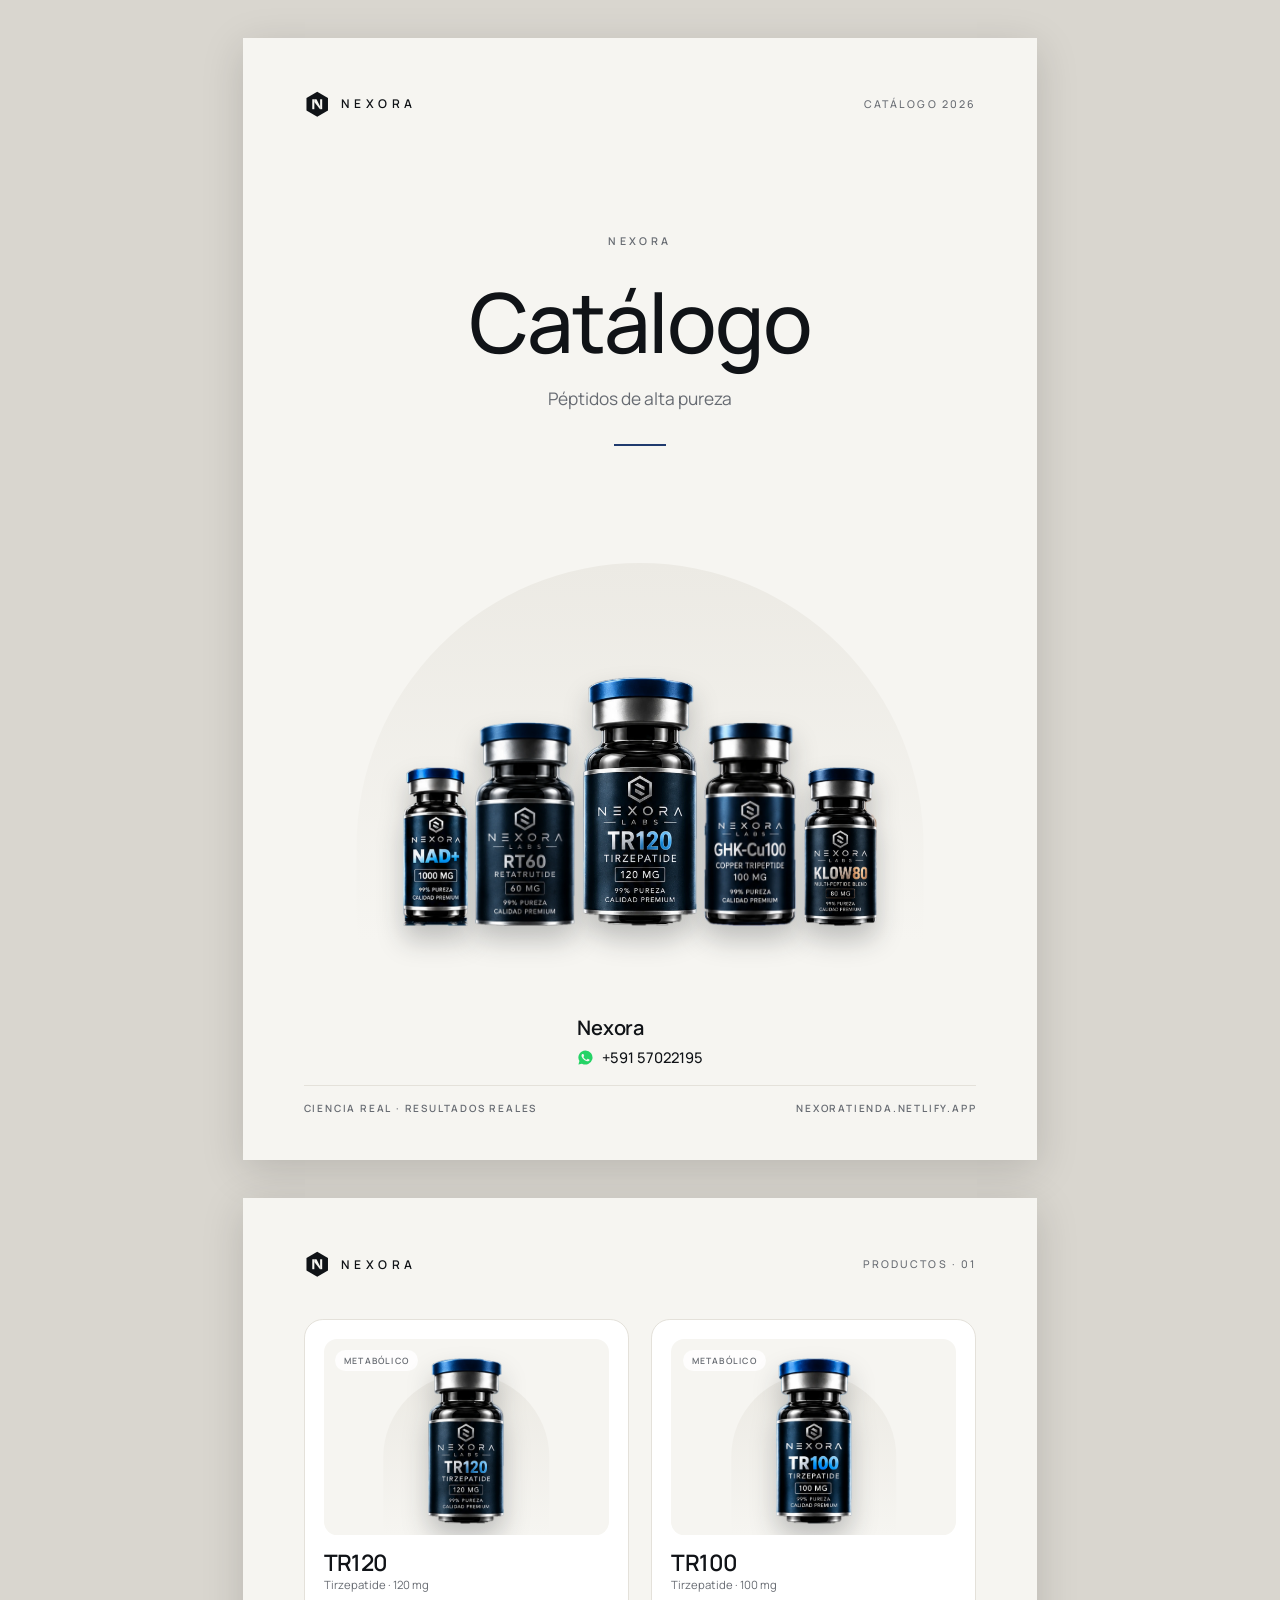
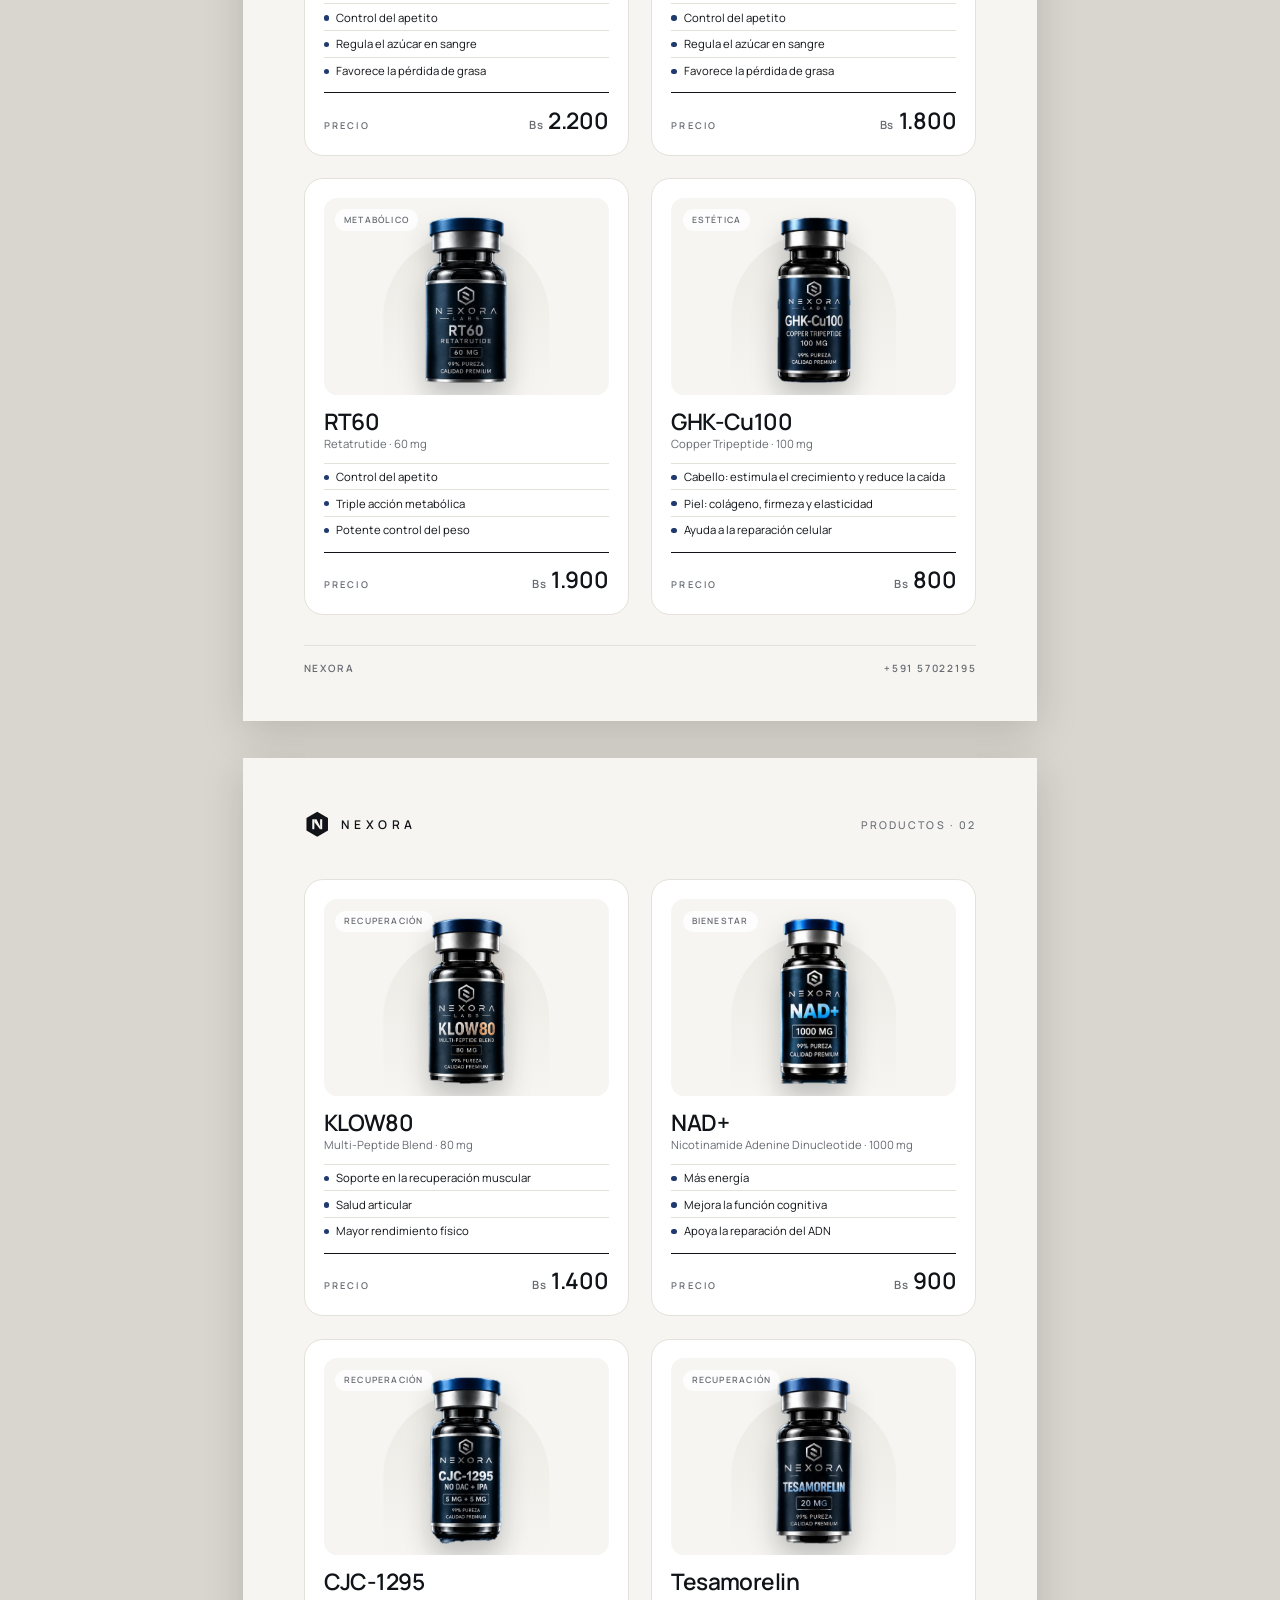
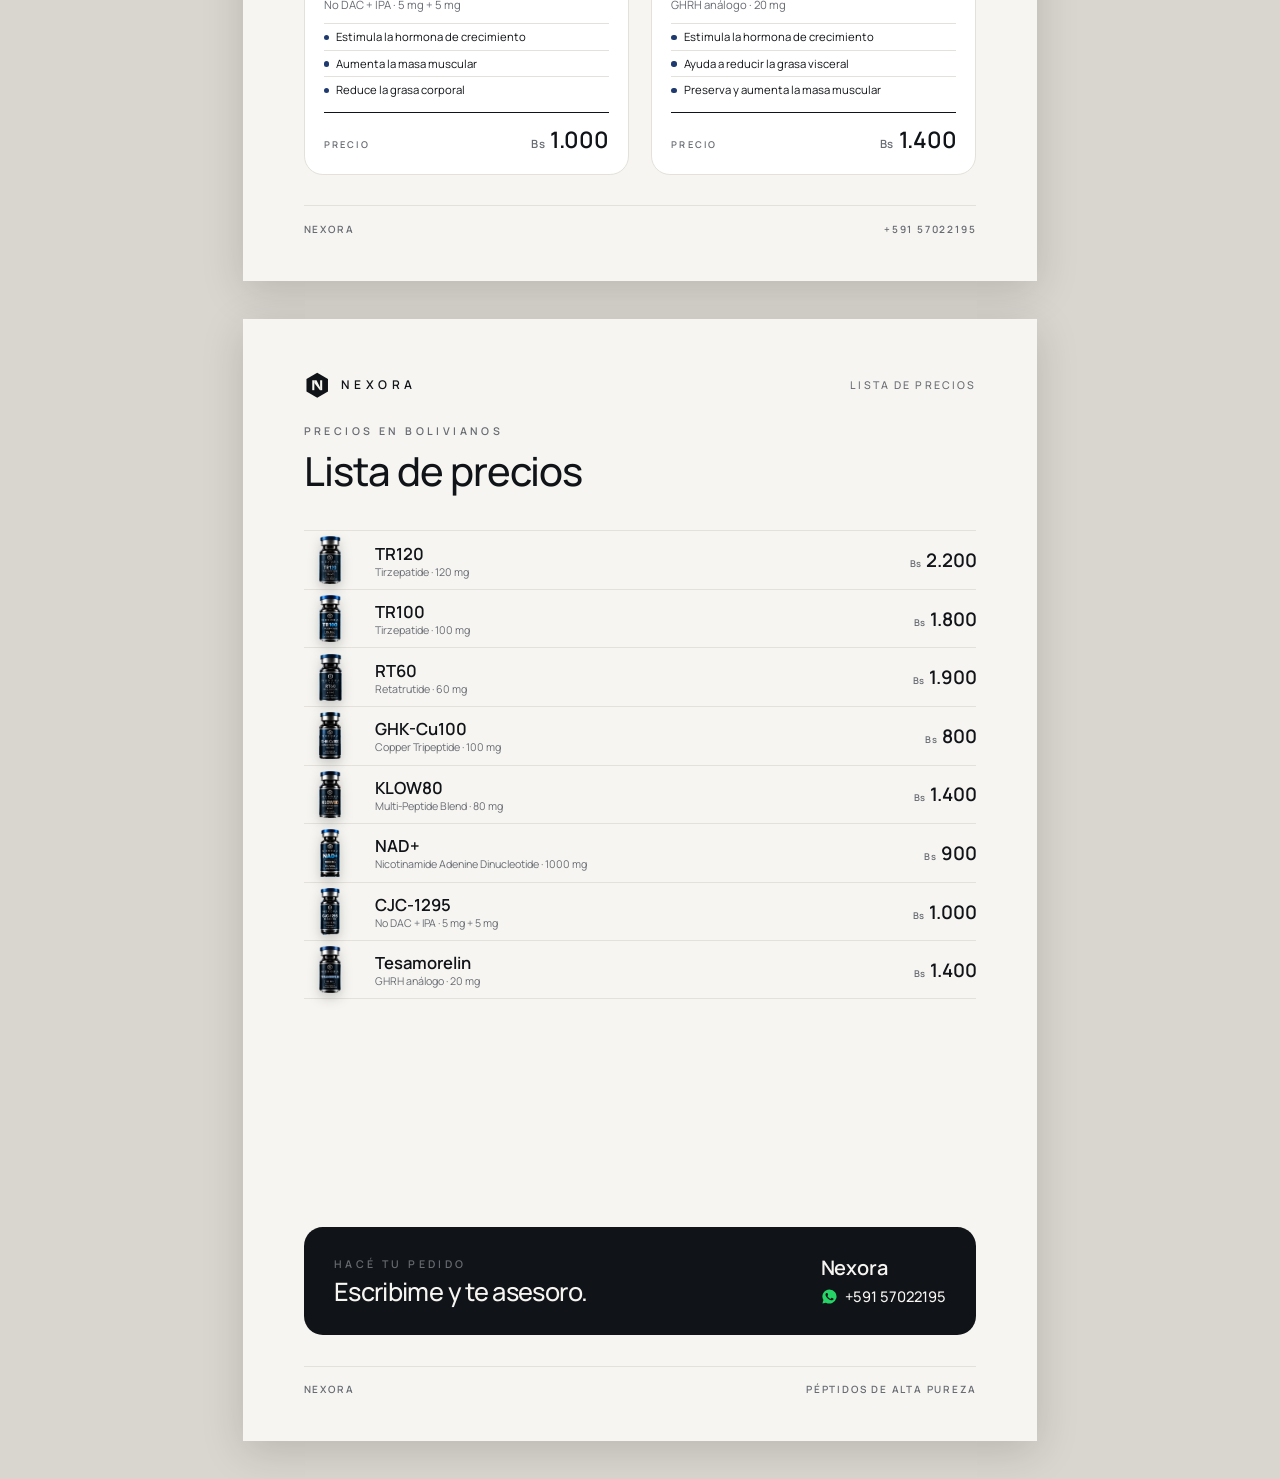
==== commit 4534658b: "PDF: quitar la etiqueta 'Tu asesor' del contacto Co-Authored-By: Claude Opus 5.5 <noreply@anthropic." ====
--- a/marketing/revendedores/plantilla.html
+++ b/marketing/revendedores/plantilla.html
@@ -172,7 +172,7 @@
 const brand = (txt="NEXORA") => `<div class="brand">${MARK}${txt}</div>`;
 const head = (right="") => `<div class="head">${brand()}<span class="pnum">${right}</span></div>`;
 const foot = (l, r) => `<div class="foot"><span>${l}</span><span>${r}</span></div>`;
-const who = (label="Pedidos y consultas") => `<div class="who">${label}<b>${R.nombre}</b><span>${WAICON}${R.telefono}</span></div>`;
+const who = (label="Pedidos y consultas") => `<div class="who">${label}<b${label ? "" : ' style="margin-top:0"'}>${R.nombre}</b><span>${WAICON}${R.telefono}</span></div>`;
 const contact = (label) => `<div class="contact">${R.qr ? `<div class="qr">${R.qr}</div>` : ""}${who(label)}</div>`;
 const pages = [];
 
@@ -190,7 +190,7 @@
     </div>
     <div class="archbg" style="width:150mm;height:100mm;bottom:58mm"></div>
     <div class="lineup">${lineup.map((p,i)=>`<img class="vial" src="${IMG(p)}" style="height:${hs[i]}mm">`).join("")}</div>
-    <div style="position:absolute;left:16mm;right:16mm;bottom:24mm;display:flex;justify-content:center">${contact("Tu asesor")}</div>
+    <div style="position:absolute;left:16mm;right:16mm;bottom:24mm;display:flex;justify-content:center">${contact("")}</div>
     ${foot("Ciencia real · Resultados reales", "nexoratienda.netlify.app")}
   </section>`);
 
@@ -214,7 +214,7 @@
     <div style="position:absolute;left:16mm;top:28mm"><div class="eyebrow">Precios en bolivianos</div><h2 style="font-size:30pt;margin-top:3mm">Lista de precios</h2></div>
     <div class="plist">${PRODUCTS.map(p => `
       <div class="r"><img src="${IMG(p)}"><div><b>${p.name}</b><div class="s">${p.sub} · ${p.mg}</div></div><span class="price">${bs(p.price)}</span></div>`).join("")}</div>
-    <div class="endbox"><div><div class="eyebrow">Hacé tu pedido</div><h3 style="margin-top:2mm">Escribime y te asesoro.</h3></div>${contact("Tu asesor")}</div>
+    <div class="endbox"><div><div class="eyebrow">Hacé tu pedido</div><h3 style="margin-top:2mm">Escribime y te asesoro.</h3></div>${contact("")}</div>
     ${foot("Nexora", "Péptidos de alta pureza")}
   </section>`);
 }
@@ -231,7 +231,7 @@
     <div class="fcover-list" style="position:absolute;left:16mm;right:16mm;top:150mm">
       ${PRODUCTS.map((p,i)=>`<div style="display:flex;justify-content:space-between;padding:3.2mm 0;border-top:1px solid rgba(255,255,255,.14);font-size:11pt"><span><span style="color:#9CA2AB;font-size:8pt;letter-spacing:.14em;margin-right:6mm">${String(i+1).padStart(2,"0")}</span>${p.name}</span><span style="color:#9CA2AB">${p.sub} · ${p.mg}</span></div>`).join("")}
     </div>
-    <div style="position:absolute;left:16mm;bottom:26mm">${contact("Tu asesor")}</div>
+    <div style="position:absolute;left:16mm;bottom:26mm">${contact("")}</div>
     ${foot("Ciencia real · Resultados reales", R.nombre)}
   </section>`);
 
